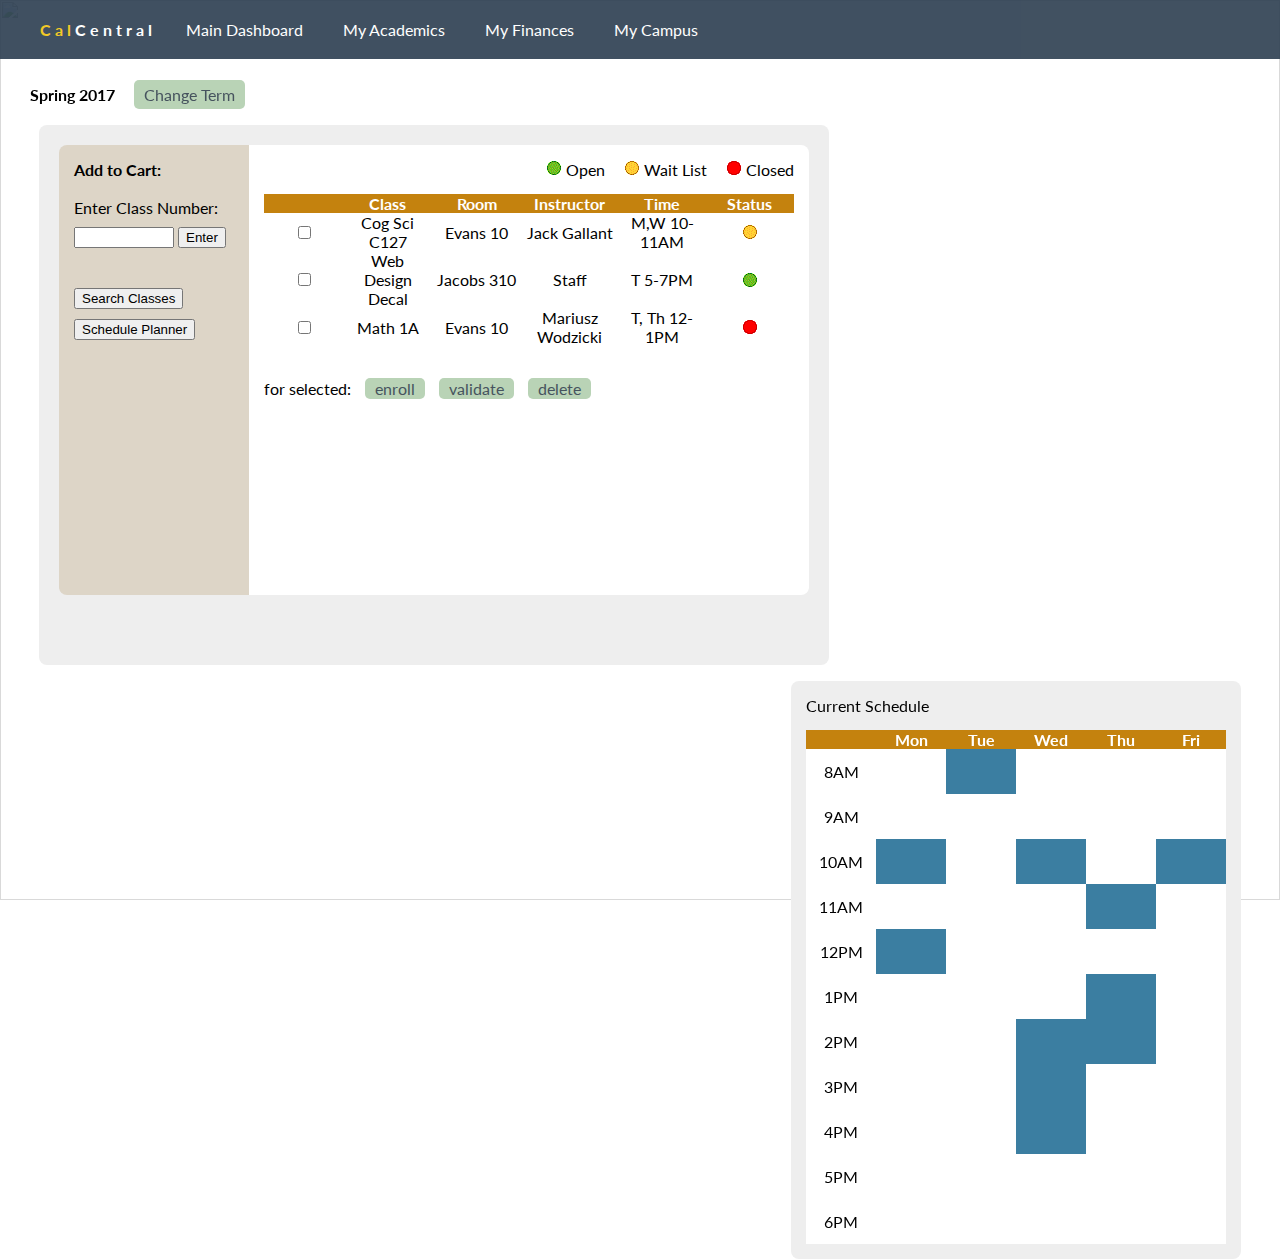
==== index.html @ 80fba49c "Rename ShoppingCart.html to index.html" ====
<html>
<head>
		<link rel="stylesheet" type="text/css" href="assets/css/cartstyle.css" />
		<link href="https://fonts.googleapis.com/css?family=Lato:400,400i,700,900|Open+Sans" rel="stylesheet">
		<title>Shopping Cart</title>
</head>
<body>
	 <div class = "nav-bar" >
    <nav>
      	<ul class = "menu">
          <li class="menu-item" id = "logo1">
            Cal
          </li>
          <li class="menu-item" id = "logo2">
            Central
          </li>
      		<li class = "menu-item">
        		<a href> Main Dashboard </a>
      		</li>
      		<li class = "menu-item">
        		<a href> My Academics </a>
      		</li>
      		<li class = "menu-item">
        		<a href> My Finances </a>
      		</li>
      		<li class = "menu-item">
        		<a href> My Campus </a>
      		</li>
      	</ul>
    </nav>
  </div>
	<img id="bg" src="http://www.slate.com/content/dam/slate/articles/life/inside_higher_ed/2015/10/151015_HIED_UC-Berkeley-Professor.jpg.CROP.promo-xlarge2.jpg">
	<div id="overlay"></div>	
		<div id="container">
			<div id="term">
				Spring 2017
				<div id="change">Change Term</div>
			</div>
			<div id="cart">
				<div id="right">
					<div id="key">
						<img src="assets/img/open.gif">
						Open
						<img src="assets/img/waitlist.gif">
						Wait List
						<img src="assets/img/closed.gif">
						Closed
					</div>
					<table id="classlist">
						<tr>
							<th> </th>
							<th>Class</th>
							<th>Room</th>
							<th>Instructor</th>
							<th>Time</th>
							<th>Status</th>
						</tr>
						<tr>
							<td><input type="checkbox"></td>
							<td>Cog Sci C127</td>
							<td>Evans 10</td>
							<td>Jack Gallant</td>
							<td>M,W 10-11AM</td>
							<td><img src="assets/img/waitlist.gif"></td>							
						</tr>
							<td><input type="checkbox"></td>
							<td>Web Design Decal</td>
							<td>Jacobs 310</td>
							<td>Staff</td>
							<td>T 5-7PM</td>
							<td><img src="assets/img/open.gif"></td>
						<tr>
							<td><input type="checkbox"></td>
							<td>Math 1A</td>
							<td>Evans 10</td>
							<td>Mariusz Wodzicki</td>
							<td>T, Th 12-1PM</td>
							<td><img src="assets/img/closed.gif"></td>
						</tr>						
					</table>
					<div id="selected">
						for selected: 
						<div id="action">enroll</div>
						<div id="action">validate</div>
						<div id="action">delete</div>
					</div>
				</div>
				<div id="left">
					<div id="innertxt">
						<b>Add to Cart: </b><br>
						<br>
						Enter Class Number:
						<div>
							<input id="CCN" type="text">
							<input type="button" value="Enter">
						</div>
						<div id="find">
							<input type="button" value="Search Classes">
							<input type="button" value="Schedule Planner">
						</div>
					</div>
				</div>			
			</div>
			<div id="schedule">
				Current Schedule
				<table>
					<tr>
						<th></th>
						<th>Mon</th>
						<th>Tue</th>
						<th>Wed</th>
						<th>Thu</th>
						<th>Fri</th>
					</tr>
					<tr>
						<td id="time">8AM</td>
						<td></td>
						<td id="busy"> </td>
						<td> </td>
						<td> </td>
						<td> </td>
					</tr>
					<tr>
						<td id="time">9AM</td>
						<td></td>
						<td> </td>
						<td> </td>
						<td> </td>
						<td> </td>
					</tr>
					<tr>
						<td id="time">10AM</td>
						<td id="busy"></td>
						<td> </td>
						<td id="busy"> </td>
						<td> </td>
						<td id="busy"> </td>
					</tr>
					<tr>
						<td id="time">11AM</td>
						<td></td>
						<td> </td>
						<td> </td>
						<td id="busy"> </td>
						<td> </td>
					</tr>
					<tr>
						<td id="time">12PM</td>
						<td id="busy"> </td>
						<td> </td>
						<td> </td>
						<td> </td>
						<td> </td>
					</tr>
					<tr>
						<td id="time">1PM</td>
						<td> </td>
						<td> </td>
						<td> </td>
						<td id="busy"> </td>
						<td> </td>
					</tr>
					<tr>
						<td id="time">2PM</td>
						<td> </td>
						<td> </td>
						<td id="busy"></td>
						<td id="busy"> </td>
						<td> </td>
					</tr>
					<tr>
						<td id="time">3PM</td>
						<td> </td>
						<td> </td>
						<td id="busy"></td>
						<td> </td>
						<td> </td>
					</tr>
					<tr>
						<td id="time">4PM</td>
						<td> </td>
						<td> </td>
						<td id="busy"> </td>
						<td> </td>
						<td> </td>
					</tr>
					<tr>
						<td id="time">5PM</td>
						<td> </td>
						<td> </td>
						<td> </td>
						<td> </td>
						<td> </td>
					</tr>
					<tr>
						<td id="time">6PM</td>
						<td> </td>
						<td> </td>
						<td> </td>
						<td> </td>
						<td> </td>
					</tr>
				</table>
			</div>
		</div>
</body>
</html>
---- assets/css/cartstyle.css ----
body{
	font-family: 'Lato', sans-serif;
	margin: 0;
}

nav {
	max-width: 1200px;
	margin: 0 auto;
}

.nav-bar {
	position: fixed;
	width: 100%;
	background-color: #2c3e50;
	opacity: 0.9;
	z-index: 1000;
	top: 0;
}

.menu {
	margin: 0;
	padding: 0;
	list-style-type: none;
}

#logo1 {
	color: #f1c40f;
	margin-top: 20px;
	letter-spacing: 4px;
	font-weight: bold;
}
#logo2 {
	color: white;
	margin-top: 20px;
	margin-right: 10px;
	letter-spacing: 4px;
	font-weight: bold;
}

.menu-item {
	float: left;
	display: block;
}

.menu-item a {
	display: block;
	color: white;
	padding: 20px;
	text-decoration: none;
	transition: background 0.6s;
}

.menu-item a:hover {
	background: #2980b9;
}

#container{
	margin: 80 15;
	z-index: 9;
}

#term{
	margin-left: 15px;
	font-weight: bold;
}

#term input{
	margin-left: 20px;
}

#change{
	display: inline-block;
	background-color: #B9D3B6;
	color: #46535E;
	margin: 0px 15px;
	padding: 5px 10px;
	font-weight: normal;
	font-size: 1em;
	border-radius: 5px;
}

#change:hover{
	background-color: #46535E;
	color: #B9D3B6;
}

#bg{
	position: fixed;
	z-index: -2;
	width: 100%;
	top: 0;
}

#overlay{
	background-color: white;
	opacity: .4;
	height: 100%;
	width: 100%;
	position: fixed;
	top: 0;
	z-index: -1;
}



#cart{
	float: left;
	background-color: #EEEEEE;
	width: 750px;
	height: 500px;
	margin-left: 1.5em;
	margin-top: 1em;
	padding: 20;
	z-index:initial;
	border-radius: 8px;
}

#right{
	width: 560px;
	height: 450px;
	background-color: white;
	float: right;
	border-top-right-radius: 8px;
	border-bottom-right-radius: 8px;
}

#selected{
	padding: 0px 15px;
	margin-top: 2em;
	font-size: 1em;
}

#selected #action{
	margin-left: 10px;
	display: inline-block;
	background-color: #B9D3B6;
	color: #46535E;
	padding: 1px 10px;
	border-radius: 5px;
}

#selected #action:hover{
	background-color: #46535E;
	color: #B9D3B6;
}

#left{
	width: 190px;
	height: 450px;
	background-color: #DDD5C7;
	float: left;
	border-top-left-radius: 8px;
	border-bottom-left-radius: 8px;
}

#innertxt{
	padding: 15 15;
}

#CCN{
	width: 100px;
	margin-top: 10px;
	margin-bottom: 30px;
}

#find input{
	margin-top: 10px;
}

#classlist, th, td{
	text-align: center;
	margin: auto 15px;
	border: 0px;
	border-collapse: collapse;
	padding: 0px 5px;
	
}

#classlist th{
	background-color: #C4820E;
	color: white;
}

#classlist td{
	height: 2em;
	width: 6em;
}

#key{
	display: inline-block;
	float:right;
	margin: 15px;
}

#key img{
	padding-left: 15px;
}

#schedule {
	float: right;
	margin-right: 1.5em;
	margin-top: 1em;
	background-color: #EEEEEE;
	padding: 15px;
	border-radius: 8px;
}

#schedule table{
	margin-top: 15px;
	background-color: white;
	border-collapse: collapse;
	
}

#schedule th{
	background-color: #C4820E;
	color: white;
	border-color: #EEEEEE;
	
}

#schedule td{
	height: 45px;
	width: 60px;
}

#schedule td#busy{
	background-color: #3B7EA1;
}
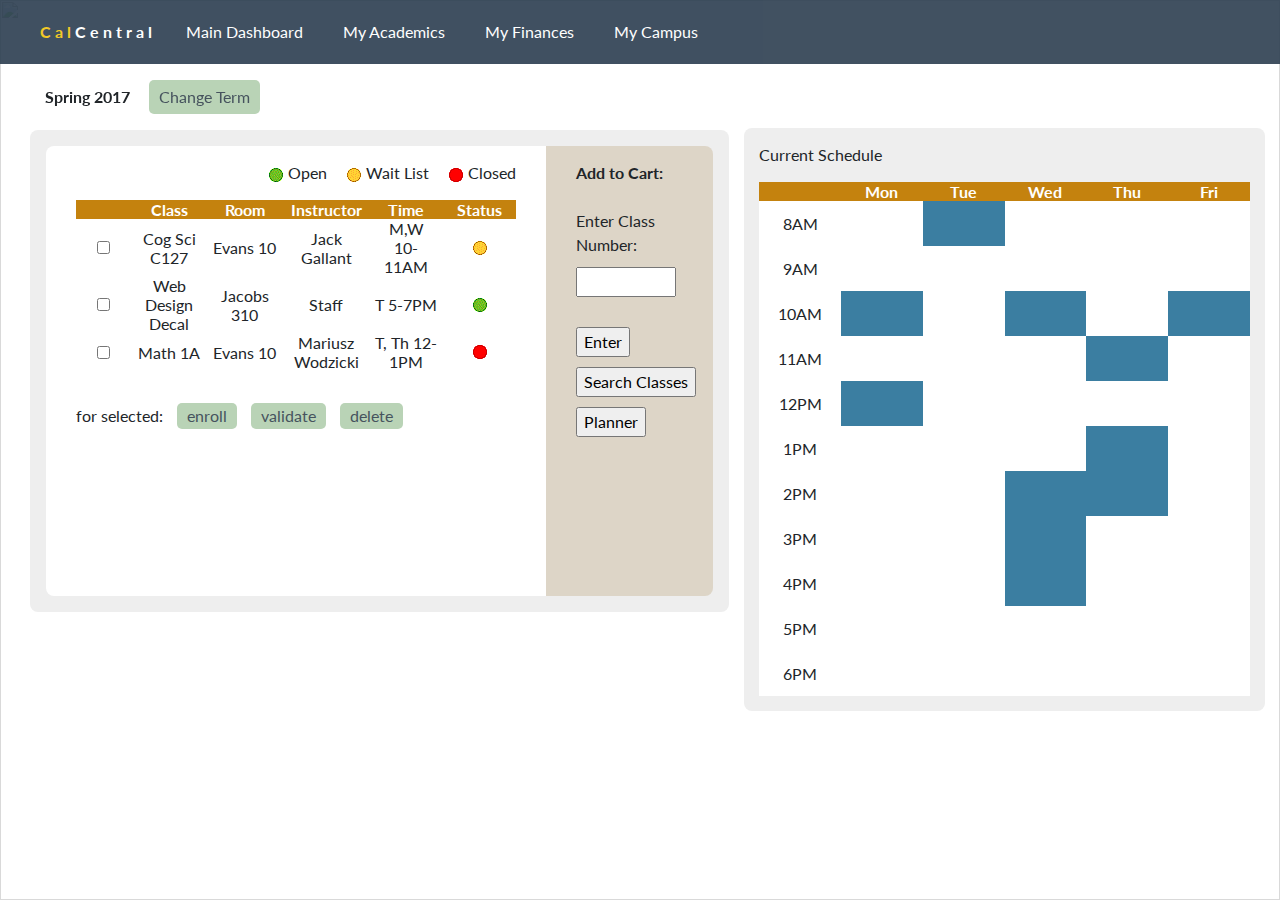
==== commit c595f218: "fixing bootstrap" ====
--- a/index.html
+++ b/index.html
@@ -1,8 +1,9 @@
 <html>
 <head>
-		<link rel="stylesheet" type="text/css" href="assets/css/cartstyle.css" />
-		<link href="https://fonts.googleapis.com/css?family=Lato:400,400i,700,900|Open+Sans" rel="stylesheet">
-		<title>Shopping Cart</title>
+    <link rel="stylesheet" href="https://maxcdn.bootstrapcdn.com/bootstrap/4.0.0/css/bootstrap.min.css" integrity="sha384-Gn5384xqQ1aoWXA+058RXPxPg6fy4IWvTNh0E263XmFcJlSAwiGgFAW/dAiS6JXm" crossorigin="anonymous">
+    <link rel="stylesheet" type="text/css" href="assets/css/cartstyle.css" />
+    <link href="https://fonts.googleapis.com/css?family=Lato:400,400i,700,900|Open+Sans" rel="stylesheet">
+    <title>Shopping Cart</title>
 </head>
 <body>
 	 <div class = "nav-bar" >
@@ -31,13 +32,14 @@
   </div>
 	<img id="bg" src="http://www.slate.com/content/dam/slate/articles/life/inside_higher_ed/2015/10/151015_HIED_UC-Berkeley-Professor.jpg.CROP.promo-xlarge2.jpg">
 	<div id="overlay"></div>	
-		<div id="container">
+		<div class="row" id="container">
+            <div class="col-7">
 			<div id="term">
 				Spring 2017
 				<div id="change">Change Term</div>
 			</div>
-			<div id="cart">
-				<div id="right">
+			<div class="row" id="cart">
+				<div class="col-9" id="right">
 					<div id="key">
 						<img src="assets/img/open.gif">
 						Open
@@ -85,7 +87,7 @@
 						<div id="action">delete</div>
 					</div>
 				</div>
-				<div id="left">
+				<div class="col-3" id="left">
 					<div id="innertxt">
 						<b>Add to Cart: </b><br>
 						<br>
@@ -96,12 +98,12 @@
 						</div>
 						<div id="find">
 							<input type="button" value="Search Classes">
-							<input type="button" value="Schedule Planner">
+							<input type="button" value="Planner">
 						</div>
 					</div>
-				</div>			
+                </div></div>			
 			</div>
-			<div id="schedule">
+			<div class="col-5" id="schedule">
 				Current Schedule
 				<table>
 					<tr>
--- a/assets/css/cartstyle.css
+++ b/assets/css/cartstyle.css
@@ -104,13 +104,9 @@
 
 
 #cart{
-	float: left;
 	background-color: #EEEEEE;
-	width: 750px;
-	height: 500px;
-	margin-left: 1.5em;
-	margin-top: 1em;
-	padding: 20;
+	margin: 1em auto;
+    padding: 1em;
 	z-index:initial;
 	border-radius: 8px;
 }
@@ -120,8 +116,8 @@
 	height: 450px;
 	background-color: white;
 	float: right;
-	border-top-right-radius: 8px;
-	border-bottom-right-radius: 8px;
+	border-top-left-radius: 8px;
+	border-bottom-left-radius: 8px;
 }
 
 #selected{
@@ -149,8 +145,8 @@
 	height: 450px;
 	background-color: #DDD5C7;
 	float: left;
-	border-top-left-radius: 8px;
-	border-bottom-left-radius: 8px;
+	border-top-right-radius: 8px;
+	border-bottom-right-radius: 8px;
 }
 
 #innertxt{
@@ -198,8 +194,7 @@
 
 #schedule {
 	float: right;
-	margin-right: 1.5em;
-	margin-top: 1em;
+	margin-top: 3em;
 	background-color: #EEEEEE;
 	padding: 15px;
 	border-radius: 8px;
@@ -209,6 +204,7 @@
 	margin-top: 15px;
 	background-color: white;
 	border-collapse: collapse;
+    width: inherit;
 	
 }
 
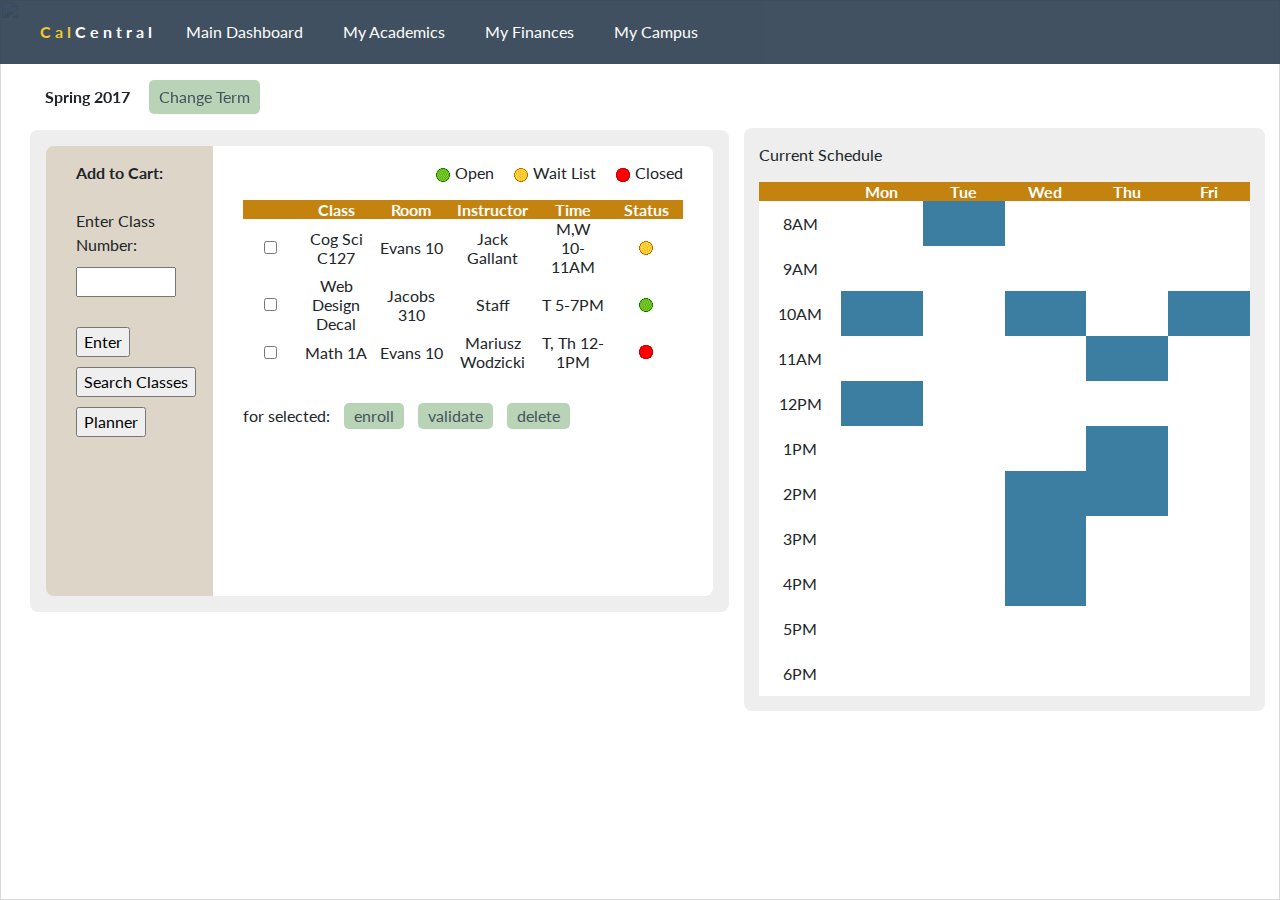
==== commit 93dbe7a1: "switch to original layout" ====
--- a/index.html
+++ b/index.html
@@ -39,6 +39,21 @@
 				<div id="change">Change Term</div>
 			</div>
 			<div class="row" id="cart">
+                <div class="col-3" id="left">
+					<div id="innertxt">
+						<b>Add to Cart: </b><br>
+						<br>
+						Enter Class Number:
+						<div>
+							<input id="CCN" type="text">
+							<input type="button" value="Enter">
+						</div>
+						<div id="find">
+							<input type="button" value="Search Classes">
+							<input type="button" value="Planner">
+						</div>
+					</div>
+                </div>
 				<div class="col-9" id="right">
 					<div id="key">
 						<img src="assets/img/open.gif">
@@ -87,21 +102,7 @@
 						<div id="action">delete</div>
 					</div>
 				</div>
-				<div class="col-3" id="left">
-					<div id="innertxt">
-						<b>Add to Cart: </b><br>
-						<br>
-						Enter Class Number:
-						<div>
-							<input id="CCN" type="text">
-							<input type="button" value="Enter">
-						</div>
-						<div id="find">
-							<input type="button" value="Search Classes">
-							<input type="button" value="Planner">
-						</div>
-					</div>
-                </div></div>			
+				</div>			
 			</div>
 			<div class="col-5" id="schedule">
 				Current Schedule
--- a/assets/css/cartstyle.css
+++ b/assets/css/cartstyle.css
@@ -116,8 +116,9 @@
 	height: 450px;
 	background-color: white;
 	float: right;
-	border-top-left-radius: 8px;
-	border-bottom-left-radius: 8px;
+    border-top-right-radius: 8px;
+	border-bottom-right-radius: 8px;
+	
 }
 
 #selected{
@@ -145,8 +146,8 @@
 	height: 450px;
 	background-color: #DDD5C7;
 	float: left;
-	border-top-right-radius: 8px;
-	border-bottom-right-radius: 8px;
+	border-top-left-radius: 8px;
+	border-bottom-left-radius: 8px;
 }
 
 #innertxt{
